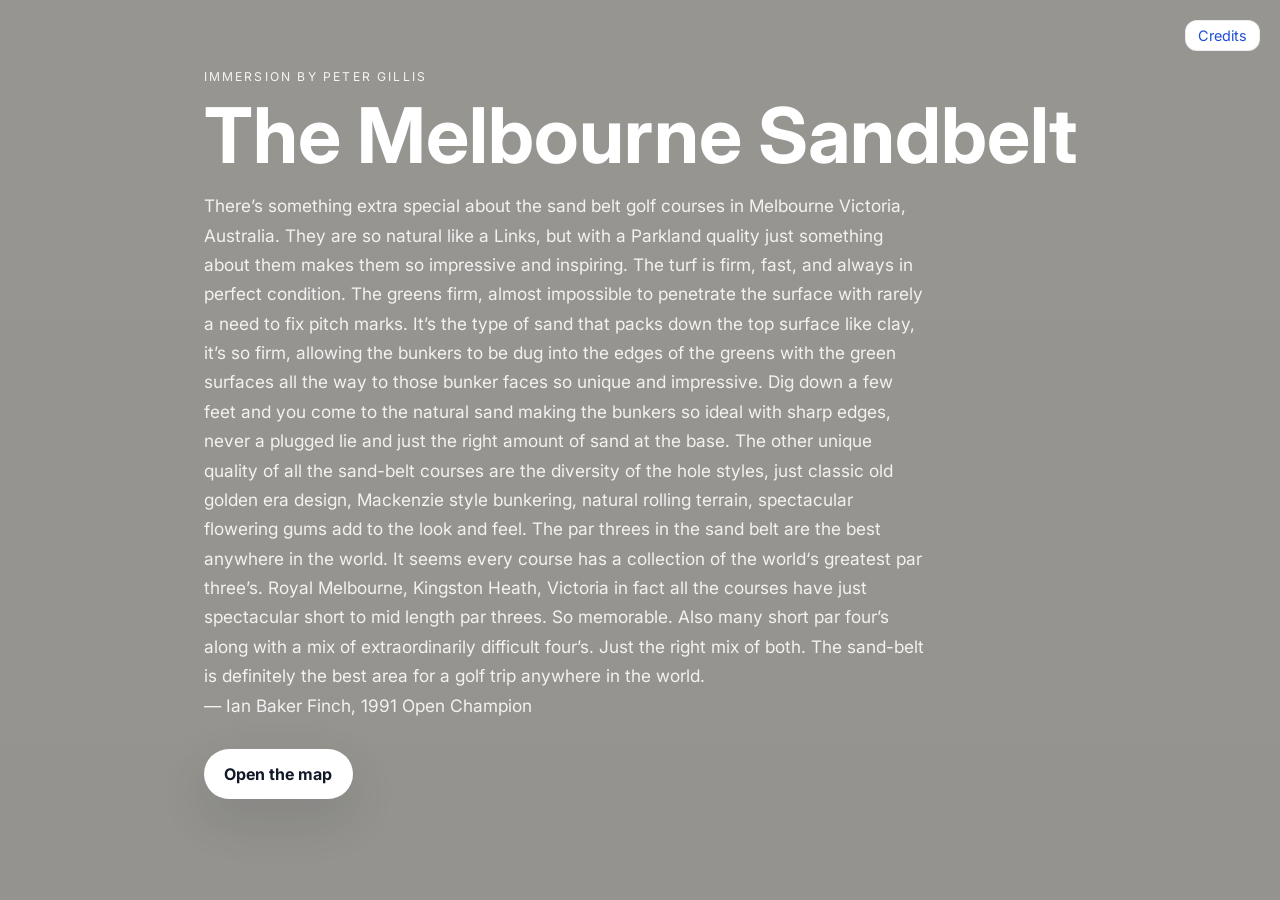
==== index.html @ a5084e24 "Site Fix" ====
<!DOCTYPE html>
<html lang="en">
<head>
  <meta charset="UTF-8" />
  <meta name="viewport" content="width=device-width, initial-scale=1.0" />
  <title>Sandbelt Story Map by Peter Gillis</title>
  <link rel="preconnect" href="https://fonts.googleapis.com">
  <link rel="preconnect" href="https://fonts.gstatic.com" crossorigin>
  <link href="https://fonts.googleapis.com/css2?family=Inter:wght@400;500;600;700;800&display=swap" rel="stylesheet">
  <link rel="stylesheet" href="styles.css" />
</head>
<body>
  <a href="credits.html" class="top-link">Credits</a>
  <main class="landing-page">
    <div class="landing-overlay"></div>
    <section class="landing-content">
      <p class="eyebrow">Immersion by Peter Gillis</p>
      <h1>The Melbourne Sandbelt</h1>
      <p class="landing-copy">
        There’s something extra special about the sand belt golf courses in Melbourne Victoria, Australia. They are so natural like a Links, but with a Parkland quality just something about them makes them so impressive and inspiring. The turf is firm, fast, and always in perfect condition. The greens firm, almost impossible to penetrate the surface with rarely a need to fix pitch marks.
        It’s the type of sand that packs down the top surface like clay, it’s so firm, allowing the bunkers to be dug into the edges of the greens with the green surfaces all the way to those bunker faces so unique and impressive. 
        Dig down a few feet and you come to the natural sand making the bunkers so ideal with sharp edges, never a plugged lie and just the right amount of sand at the base. 
        The other unique quality of all the sand-belt courses are the diversity of the hole styles, just classic old golden era design, Mackenzie style bunkering, natural rolling terrain, spectacular flowering gums add to the look and feel. 
        The par threes in the sand belt are the best anywhere in the world. It seems every course has a collection of the world‘s greatest par three’s. Royal Melbourne, Kingston Heath, Victoria in fact all the courses have just spectacular short to mid length par threes. So memorable.
        Also many short par four’s along with a mix of extraordinarily difficult four’s. Just the right mix of both. The sand-belt is definitely the best area for a golf trip anywhere in the world.
        <br>— Ian Baker Finch, 1991 Open Champion
      </p>
      <div class="landing-actions">
        <a class="primary-button" href="map.html">Open the map</a>
      </div>
      <div id="landing-preview" class="landing-preview"></div>
    </section>
  </main>
---- styles.css ----
:root {
  --bg: #f4f1ea;
  --panel: #fbf8f3;
  --card: rgba(255, 255, 255, 0.92);
  --ink: #171717;
  --muted: #6c665d;
  --line: rgba(23, 23, 23, 0.08);
  --blue: #2563eb;
  --blue-dark: #1d4ed8;
  --shadow: 0 20px 50px rgba(17, 24, 39, 0.12);
}

* { box-sizing: border-box; }
html, body { margin: 0; padding: 0; }
body {
  font-family: 'Inter', sans-serif;
  color: var(--ink);
  background: var(--bg);
}
a { color: inherit; text-decoration: none; }
button { font: inherit; }
code {
  background: rgba(37, 99, 235, 0.08);
  padding: 0.15rem 0.35rem;
  border-radius: 6px;
}

.landing-page {
  min-height: 100vh;
  position: relative;
  display: grid;
  place-items: center;
  padding: 2rem;
  background:
    linear-gradient(rgba(0,0,0,0.4), rgba(0,0,0,0.4)),
    url("Photos/rmeast16.JPG");

  background-size: cover;
  background-position: center;
  background-repeat: no-repeat;
}
.landing-overlay {
  position: absolute;
  inset: 0;
  background: linear-gradient(rgba(255,255,255,.04), rgba(255,255,255,.02));
}
.landing-content {
  position: relative;
  z-index: 1;
  max-width: 980px;
  color: white;
}
.eyebrow {
  text-transform: uppercase;
  letter-spacing: .18em;
  font-size: .76rem;
  margin: 0 0 1rem;
  opacity: 0.9;
}
.eyebrow.dark { color: var(--muted); }
.landing-content h1 {
  font-size: clamp(3rem, 6vw, 5.4rem);
  line-height: 0.94;
  margin: 0;
  max-width: 880px;
}
.landing-copy {
  max-width: 720px;
  line-height: 1.7;
  font-size: 1.08rem;
  color: rgba(255,255,255,.88);
  margin: 1.2rem 0 1.8rem;
}
.primary-button, .ghost-button {
  border: 0;
  border-radius: 999px;
  padding: 0.95rem 1.3rem;
  font-weight: 700;
  cursor: pointer;
}
.primary-button {
  background: white;
  color: #111827;
  display: inline-block;
  box-shadow: var(--shadow);
}
.ghost-button {
  background: rgba(255,255,255,.9);
  color: #111827;
}
.landing-preview {
  margin-top: 2rem;
  display: grid;
  grid-template-columns: repeat(auto-fit, minmax(210px, 1fr));
  gap: 1rem;
}
.preview-card {
  background: rgba(255,255,255,.1);
  border: 1px solid rgba(255,255,255,.12);
  border-radius: 20px;
  padding: 1rem;
  display: flex;
  gap: .9rem;
  backdrop-filter: blur(8px);
}
.preview-number {
  width: 38px;
  height: 38px;
  display: grid;
  place-items: center;
  border-radius: 999px;
  background: white;
  color: #111827;
  font-weight: 800;
  flex: 0 0 auto;
}
.preview-card h3 { margin: .15rem 0 .35rem; font-size: 1rem; }
.preview-card p, .preview-date { margin: 0; color: rgba(255,255,255,.8); font-size: .92rem; }

.app-shell {
  display: grid;
  grid-template-columns: minmax(300px, 360px) 1fr minmax(320px, 420px);
  min-height: 100vh;
}
.left-panel, .story-panel {
  background: var(--panel);
  overflow: auto;
}
.left-panel {
  border-right: 1px solid var(--line);
  padding: 1.35rem;
}
.story-panel {
  border-left: 1px solid var(--line);
  padding: 1.35rem;
}
.map-area {
  position: relative;
  min-height: 100vh;
}
#map {
  height: 100vh;
  width: 100%;
}
.back-link {
  display: inline-block;
  color: var(--blue-dark);
  font-weight: 700;
  margin-bottom: 1rem;
}
.panel-title {
  margin: 0;
  font-size: 2.15rem;
  line-height: 1;
}
.panel-copy {
  color: var(--muted);
  line-height: 1.65;
  margin: 1rem 0 1.15rem;
}
.summary-bar {
  display: grid;
  grid-template-columns: repeat(2, 1fr);
  gap: .75rem;
  margin-bottom: 1rem;
}
.summary-bar > div,
.meta-chip {
  background: white;
  border: 1px solid var(--line);
  border-radius: 16px;
  padding: .85rem .95rem;
}
.summary-label, .meta-chip span, .map-kicker {
  display: block;
  color: var(--muted);
  font-size: .83rem;
}
.stop-list {
  display: grid;
  gap: .85rem;
}
.stop-card {
  width: 100%;
  display: grid;
  grid-template-columns: 44px 1fr;
  gap: .85rem;
  text-align: left;
  border: 1px solid var(--line);
  background: white;
  border-radius: 18px;
  padding: .95rem;
  cursor: pointer;
  transition: transform .14s ease, box-shadow .14s ease;
}
.stop-card:hover { transform: translateY(-2px); box-shadow: var(--shadow); }
.stop-card-number {
  width: 44px; height: 44px; border-radius: 999px; display: grid; place-items: center;
  background: rgba(37, 99, 235, .1); color: var(--blue-dark); font-weight: 800;
}
.stop-card h3 { margin: .15rem 0 .35rem; font-size: 1.08rem; }
.stop-card p { margin: 0; color: var(--muted); line-height: 1.5; }
.stop-card-tags { display: flex; flex-wrap: wrap; gap: .45rem; margin-top: .75rem; }
.stop-card-tags span, .tag-chip {
  display: inline-flex;
  align-items: center;
  border-radius: 999px;
  padding: .38rem .65rem;
  background: rgba(37,99,235,.08);
  color: var(--blue-dark);
  font-size: .8rem;
  font-weight: 600;
}
.map-topbar {
  position: absolute;
  top: 1rem;
  left: 1rem;
  right: 1rem;
  display: flex;
  justify-content: space-between;
  gap: 1rem;
  z-index: 600;
}
.map-topbar > div,
.map-topbar button {
  background: rgba(255,255,255,.92);
  backdrop-filter: blur(10px);
  border: 1px solid rgba(255,255,255,.6);
  box-shadow: var(--shadow);
}
.map-topbar > div {
  border-radius: 18px;
  padding: .9rem 1rem;
}
.map-title { font-weight: 800; }
.story-head h2 {
  margin: .25rem 0 .35rem;
  font-size: 2rem;
  line-height: 1;
}
.story-subtitle {
  margin: 0;
  color: var(--muted);
  line-height: 1.55;
}
.story-meta-row {
  display: grid;
  grid-template-columns: repeat(2, 1fr);
  gap: .75rem;
  margin: 1rem 0;
}
.gallery-shell { margin: 1rem 0 1.15rem; }
.featured-image {
  width: 100%;
  aspect-ratio: 16 / 10;
  object-fit: cover;
  border-radius: 20px;
  display: block;
  background: #e5e7eb;
  border: 1px solid var(--line);
}
.thumb-strip {
  display: grid;
  grid-template-columns: repeat(auto-fit, minmax(92px, 1fr));
  gap: .65rem;
  margin-top: .7rem;
}
.thumb {
  border: 1px solid var(--line);
  background: white;
  border-radius: 14px;
  overflow: hidden;
  padding: 0;
  cursor: pointer;
  text-align: left;
}
.thumb.active { outline: 2px solid var(--blue); }
.thumb img {
  width: 100%;
  height: 76px;
  object-fit: cover;
  display: block;
}
.thumb span {
  display: block;
  padding: .5rem;
  color: var(--muted);
  font-size: .74rem;
  line-height: 1.35;
}

.story-body p {
  margin: 0 0 .95rem;
  line-height: 1.72;
  color: #2b2b2b;
}

.custom-marker {
  width: 34px;
  height: 34px;
  border-radius: 999px;
  background: var(--blue);
  color: white;
  display: grid;
  place-items: center;
  font-weight: 800;
  box-shadow: 0 10px 25px rgba(37,99,235,.35);
  border: 2px solid white;
}
.leaflet-popup-content-wrapper { border-radius: 14px; font-family: 'Inter', sans-serif; }
.leaflet-control-attribution { font-size: 10px; }

@media (max-width: 1200px) {
  .app-shell { grid-template-columns: 320px 1fr; }
  .story-panel {
    position: fixed;
    right: 1rem;
    top: 5.5rem;
    bottom: 1rem;
    width: min(390px, calc(100vw - 2rem));
    border: 1px solid var(--line);
    border-radius: 22px;
    box-shadow: var(--shadow);
    z-index: 700;
    background: rgba(251,248,243,.96);
    backdrop-filter: blur(10px);
  }
}

@media (max-width: 900px) {
  .app-shell { grid-template-columns: 1fr; }
  .left-panel { padding-bottom: 0; }
  #map { height: 58vh; }
  .map-area { min-height: auto; }
  .story-panel {
    position: static;
    width: auto;
    border-radius: 0;
    border-left: 0;
    border-top: 1px solid var(--line);
    box-shadow: none;
  }
  .map-topbar { position: absolute; top: .75rem; left: .75rem; right: .75rem; }
}
.top-link {
  position: fixed;
  top: 20px;
  right: 20px;
  font-size: 0.9rem;
  text-decoration: none;
  color: var(--blue-dark);
  background: white;
  padding: 6px 12px;
  border-radius: 12px;
  border: 1px solid var(--line);
  z-index: 999;
}

.top-link:hover {
  opacity: 0.8;
}
.credits-page {
  max-width: 700px;
  margin: 60px auto;
  padding: 20px;
  line-height: 1.6;
}

.credits-link {
  position: fixed;
  bottom: 20px;
  right: 20px;
  font-size: 0.9rem;
  opacity: 0.7;
}
.lightbox {
  position: fixed;
  inset: 0;
  background: rgba(0, 0, 0, 0.9);
  display: none;
  align-items: center;
  justify-content: center;
  z-index: 9999;
  cursor: zoom-out;
}

.lightbox img {
  max-width: 90%;
  max-height: 90%;
  display: block;
  border-radius: 10px;
}

#featured-image {
  cursor: zoom-in;
}
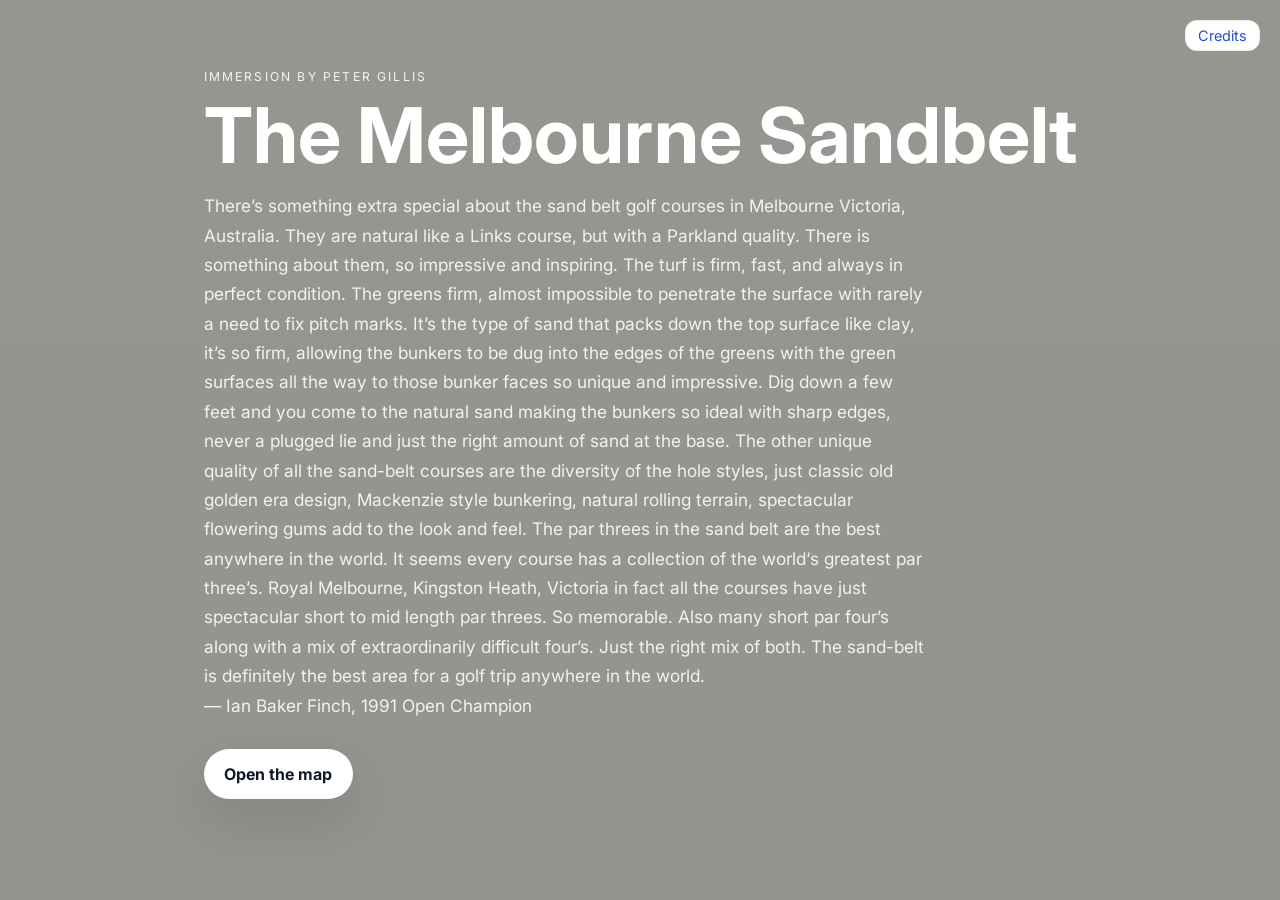
==== commit 5b6f09e6: "Update index.html" ====
--- a/index.html
+++ b/index.html
@@ -17,7 +17,7 @@
       <p class="eyebrow">Immersion by Peter Gillis</p>
       <h1>The Melbourne Sandbelt</h1>
       <p class="landing-copy">
-        There’s something extra special about the sand belt golf courses in Melbourne Victoria, Australia. They are so natural like a Links, but with a Parkland quality just something about them makes them so impressive and inspiring. The turf is firm, fast, and always in perfect condition. The greens firm, almost impossible to penetrate the surface with rarely a need to fix pitch marks.
+        There’s something extra special about the sand belt golf courses in Melbourne Victoria, Australia. They are natural like a Links course, but with a Parkland quality. There is something about them, so impressive and inspiring. The turf is firm, fast, and always in perfect condition. The greens firm, almost impossible to penetrate the surface with rarely a need to fix pitch marks.
         It’s the type of sand that packs down the top surface like clay, it’s so firm, allowing the bunkers to be dug into the edges of the greens with the green surfaces all the way to those bunker faces so unique and impressive. 
         Dig down a few feet and you come to the natural sand making the bunkers so ideal with sharp edges, never a plugged lie and just the right amount of sand at the base. 
         The other unique quality of all the sand-belt courses are the diversity of the hole styles, just classic old golden era design, Mackenzie style bunkering, natural rolling terrain, spectacular flowering gums add to the look and feel. 
